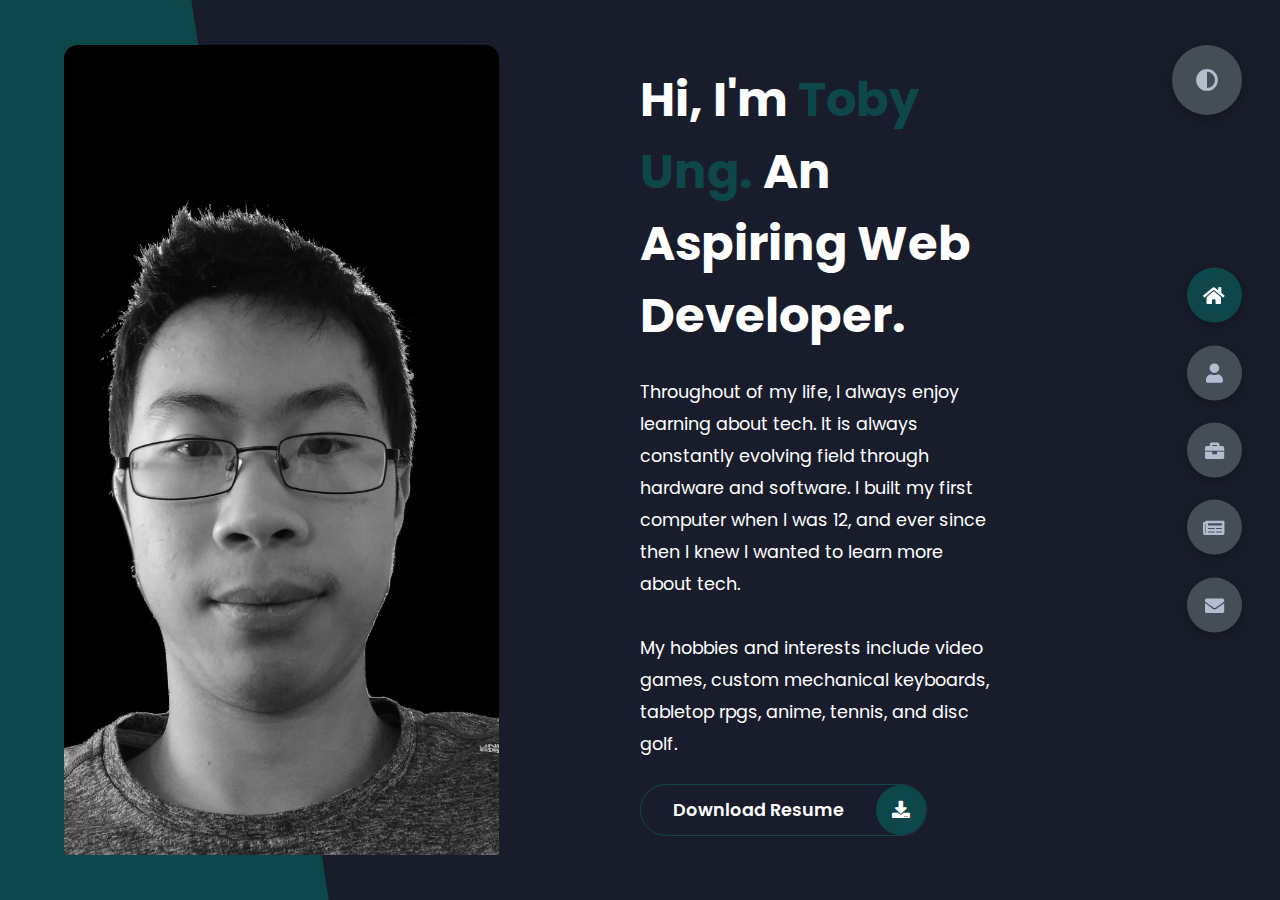
==== index.html @ 8ab27d72 "Add files via upload" ====
<!DOCTYPE html>
<html lang="en">
<head>
    <meta charset="UTF-8">
    <meta http-equiv="X-UA-Compatible" content="IE=edge">
    <meta name="viewport" content="width=device-width, initial-scale=1.0">
    <title>Portfolio</title>
    <link rel="stylesheet" href="styles/styles.css">
    <link rel="preconnect" href="https://fonts.googleapis.com">
    <link rel="preconnect" href="https://fonts.gstatic.com" crossorigin>
    <link rel="stylesheet" href="https://cdnjs.cloudflare.com/ajax/libs/font-awesome/5.15.4/css/all.min.css" integrity="sha512-1ycn6IcaQQ40/MKBW2W4Rhis/DbILU74C1vSrLJxCq57o941Ym01SwNsOMqvEBFlcgUa6xLiPY/NS5R+E6ztJQ==" crossorigin="anonymous" referrerpolicy="no-referrer" />
    <link href="https://fonts.googleapis.com/css2?family=Poppins:ital@1&display=swap" rel="stylesheet">
    <link rel="apple-touch-icon" sizes="180x180" href="img/apple-touch-icon.png">
    <link rel="icon" type="image/png" sizes="32x32" href="img/favicon-32x32.png">
    <link rel="icon" type="image/png" sizes="16x16" href="img/favicon-16x16.png">
    <link rel="manifest" href="img/site.webmanifest">
</head>
<body class="main-content">
    <button onclick="topFunction()" id="myBtn" title="Go to top">Top</button>
    <header class="section sec1 header active" id="home">
        <div class="header-content">
            <div class="left-header">
                <div class="h-shape"></div>
                <div class="image">
                    <img src="img/selfie_edit.png" alt="">
                </div>
            </div>
            <div class="right-header">
                <h1 class="name">
                    Hi, I'm <span>Toby Ung.</span>
                    An Aspiring Web Developer.
                </h1>
                <p>
                    Throughout of my life, I always enjoy learning about tech. It is always constantly evolving field through hardware and software. 
                    I built my first computer when I was 12, and ever since then I knew I wanted to learn more about tech. <br><br>
                    My hobbies and interests include video games, custom mechanical keyboards, tabletop rpgs, anime, tennis, and disc golf.
                </p>
                <div class="btn-con">
                    <a href="/Resume2021 .docx" class="main-btn" download="TU_Resume2021">
                        <span class="btn-text">Download Resume</span>
                        <span class="btn-icon"><i class="fas fa-download"></i></span>
                    </a>
                </div>
            </div>
        </div>
    </header>
    <main>
        <section class="section sec2 about" id="about">
            <div class="main-title">
                <h2>About <span>me</span><span class="bg-text">my stats</span></h2>
            </div>
            <div class="about-container">
                <div class="left-about">
                    <h4>Information About me</h4>
                    <p>
                        During my time at <span><a href="https://www.davenport.edu/" target="_blank">Davenport University</a></span>, I started as a Computer Science Major. Later on, I felt Computer Science wasn't for me, 
                        so I switch to Computer Information Systems (CIS). Computer Science was too theoretical for me, and I wanted practicality. 
                        This prompted me to switch to CIS and specialized in Web Development. <br/> <br/>
                        Over my time at Davenport, I learned various programming languages from C# to SQL. 
                        While I was in Highschool, I learned the fundamentals of Java and Object-Oriented Programming (OOP). 
                        My carreer end-goal is to become a full-time full stack developer. I enjoy learning about front-end and back-end development. 
                        The road is long and arduous, but the constant learning is what drives me.

                    </p>
                    <div class="btn-con">
                        <a href="/Resume2021 .docx" class="main-btn" download="TU_Resume2021">
                            <span class="btn-text">Download Resume</span>
                            <span class="btn-icon"><i class="fas fa-download"></i></span>
                        </a>
                    </div>
                </div>
                <div class="right-about">
                    <div class="about-item">
                        <div class="abt-text">
                            <p class="large-text">5+</p>
                            <p class="small-text">Projects <br/> Completed</p>
                        </div>
                    </div>
                    <div class="about-item">
                        <div class="abt-text">
                            <p class="large-text">2+</p>
                            <p class="small-text">Years of <br/> experience</p>
                        </div>
                    </div>
                </div>
            </div>
            <div class="about-stats">
            <h4 class="stat-title">My Timeline</h4>
            <div class="timeline">
                <div class="timeline-item">
                    <div class="tl-icon">
                        <i class="fas fa-briefcase"></i>
                    </div>
                    <p class="tl-duration">June 2021 - September 2021</p>
                    <h5>Food Assembler<span> - Request Foods</span></h5>
                    <p>
                        Remained attentive on the packaging line to react to different situations.<br><br>
                        Ensure product packaging is up to quality standards.<br><br>
                        Kept paced to make job rotations more fluid and clean during downtime.
                    </p>
                </div>
                <div class="timeline-item">
                    <div class="tl-icon">
                        <i class="fas fa-briefcase"></i>
                    </div>
                    <p class="tl-duration">June 2019 - September 2019</p>
                    <h5>Assembler<span> - Elwood Staffing (Yanfeng Automotive Interiors)</span></h5>
                    <p>
                        Processed 400-500 unfinished automotive parts on an assembly line.<br><br>
                        Remained flexible when difficult team situations came up, and worked hard to ensure daily tasks were completed.<br><br>
                        Collaborated with 9 team members to complete tasks and projects.
                    <p>
                </div>
                <div class="timeline-item">
                    <div class="tl-icon">
                        <i class="fas fa-briefcase"></i>
                    </div>
                    <p class="tl-duration">June 2018 - September 2018</p>
                    <h5>Food Champion<span> - Taco Bell</span></h5>
                    <p>
                        Trained 5+ new employees on expediting orders and job best practices.<br><br>
                        Excelled at working in a fast-paced environment and handling a large number of orders.<br><br>
                        Served 50+ customers per day while maintaining cleanliness of the restaurant.
                    <p>
                </div>
                <div class="timeline-item">
                    <div class="tl-icon">
                        <i class="fas fa-briefcase"></i>
                    </div>
                    <p class="tl-duration">June 2017 - September 2017</p>
                    <h5>Assembler<span> - Workforce Employment Specialists (Haworth)</span></h5>
                    <p>
                        Communicated with team members within 4 different stations about station specific tasks.<br><br>
                        Trained to work on each station and manage that station's responsibilities.<br><br>
                        Produced a daily quantity of 150-200 wall units.
                    <p>
                </div>
                <div class="timeline-item">
                    <div class="tl-icon">
                        <i class="fas fa-briefcase"></i>
                    </div>
                    <p class="tl-duration">June 2016 - September 2016</p>
                    <h5>Assembler<span> - Effex Management Solutions (Magna)</span></h5>
                    <p>
                        Kept work area clean, neat, and organized.<br><br>
                        Prep 100-200 parts of mirror frames daily.<br><br>
                        Collated components for assembly.
                    <p>
                </div>
                <div class="timeline-item">
                    <div class="tl-icon">
                        <i class="fas fa-briefcase"></i>
                    </div>
                    <p class="tl-duration">June 2015 - October 2015</p>
                    <h5>Utility Worker<span> - Meijer</span></h5>
                    <p>
                        Responded to all customer inquiries thoroughly and professionally.<br><br>
                        Reported lost items to the service desk.<br><br>
                        Maintained cleanliness and presentation of the store front and restrooms.
                    <p>
                </div>
            </div>
                <h4 class="stat-title">My Skills</h4>
                <div class="progress-bars">
                    <div class="progress-bar">
                        <p class="prog-title">html5</p>
                        <div class="progress-con">
                            <p class="prog-text">70%</p>
                            <div class="progress">
                                <span class="html"></span>
                            </div>
                        </div>
                    </div>
                    <div class="progress-bar">
                        <p class="prog-title">css3</p>
                        <div class="progress-con">
                            <p class="prog-text">70%</p>
                            <div class="progress">
                                <span class="css"></span>
                            </div>
                        </div>
                    </div>
                    <div class="progress-bar">
                        <p class="prog-title">javascript</p>
                        <div class="progress-con">
                            <p class="prog-text">60%</p>
                            <div class="progress">
                                <span class="js"></span>
                            </div>
                        </div>
                    </div>
                    <div class="progress-bar">
                        <p class="prog-title">react.js</p>
                        <div class="progress-con">
                            <p class="prog-text">30%</p>
                            <div class="progress">
                                <span class="react"></span>
                            </div>
                        </div>
                    </div>
                    <div class="progress-bar">
                        <p class="prog-title">node.js</p>
                        <div class="progress-con">
                            <p class="prog-text">30%</p>
                            <div class="progress">
                                <span class="node"></span>
                            </div>
                        </div>
                    </div>
                    <div class="progress-bar">
                        <p class="prog-title">c#</p>
                        <div class="progress-con">
                            <p class="prog-text">70%</p>
                            <div class="progress">
                                <span class="c-sharp"></span>
                            </div>
                        </div>
                    </div>
                </div>
            </div>
        </section>
        <section class="section sec3 portfolio" id="portfolio">
            <div class="main-title">
                <h2>My <span>Portfolio</span><span class="bg-text">My Work</span></h2>
            </div>
            <p class="port-text">
                Here is some of my work that I've done in various programming languages.
            </p>
            <div class="portfolios">
                <div class="portfolio-item">
                    <div class="image">
                        <img src="img/the-odin-project.png" alt="">
                    </div>
                    <div class="hover-items">
                        <h3>The Odin Project</h3>
                        <div class="icons">
                            <a href="https://github.com/tobyung/git_test" target="_blank" class="icon">
                                <i class="fab fa-github"></i>
                            </a>
                            <a href="https://www.youtube.com/watch?v=tl8mHui_5Co" target="_blank" class="icon">
                                <i class="fab fa-youtube"></i>
                            </a>
                        </div>
                    </div>
                </div>
                <div class="portfolio-item">
                    <div class="image">
                        <img src="img/huffman-coding-algorithm-prefix-codes.png" alt="">
                    </div>
                    <div class="hover-items">
                        <h3>Huffman Encoding</h3>
                        <div class="icons">
                            <a href="https://www.google.com" target="_blank" class="icon">
                                <i class="fab fa-github"></i>
                            </a>
                        </div>
                    </div>
                </div>
            </div>
        </section>
        <section class="section sec4" id="blogs">
            <div class="blogs-content">
                <div class="main-title">
                    <h2>My <span>Blogs</span><span class="bg-text">My Blogs</span></h2>
                </div>
                <div class="blogs">
                    <div class="blog">
                        <img src="img/blog1.jpg" alt="">
                        <div class="blog-text">
                            <a href="https://trello.com/b/tJlHlgPG/work-blog-skills-to-develop" target="_blank">
                                <h4>
                                    Trello Board
                                </h4>
                            </a>
                            <p>
                                As a Web Developer, you have constantly learning new things everyday.
                                Besides Web Developement, there are other skills I want to pursue while I logged my learning.
                            </p>
                        </div>
                    </div>
                </div>
            </div>
        </section>
        <section class="section sec5 contact" id="contact">
            <div class="contact-container">
                <div class="main-title">
                    <h2>Contact <span>Me</span><span class="bg-text">Contact Me</span></h2>
                </div>
                <div class="contact-content-con">
                    <div class="left-contact">
                        <h4>Contact me here</h4>
                        <p>
                            Any comments, questions, concerns?
                            You can leave me a message and I'll try to get back to you as soon as possible.
                        </p>
                        <div class="contact-info">
                            <div class="contact-item">
                                <div class="icon">
                                    <i class="fas fa-map-marker-alt"></i>
                                    Location
                                </div>
                                <p>
                                    : Michigan, United States
                                </p>
                            </div>
                            <div class="contact-item">
                                <div class="icon">
                                    <i class="fas fa-envelope"></i>
                                    <span>Email</span>
                                </div>
                                <p>
                                    <span>: tung@email.davenport.edu</span>
                                </p>
                            </div>
                            <div class="contact-item">
                                <div class="icon">
                                    <i class="fas fa-user-graduate"></i>
                                    <span>Education</span>
                                </div>
                                <p>
                                    <span>: Davenport University, Grand Rapids</span>
                                </p>
                            </div>
                            <div class="contact-icons">
                                <div class="contact-icon">
                                    <a href="https://www.linkedin.com/in/toby-ung-9b77541b0/" target="_blank">
                                        <i class="fab fa-linkedin"></i>
                                    </a>
                                    <a href="https://github.com/tobyung?tab=repositories" target="_blank">
                                        <i class="fab fa-github"></i>
                                    </a>
                                    <a href="https://www.youtube.com/channel/UCxYOkEab3Do9ilo8pGZd3pg" target="_blank">
                                        <i class="fab fa-youtube"></i>
                                    </a>
                                </div>
                            </div>
                        </div>
                    </div>
                    <div class="right-contact">
                        <form action="" class="contact-form">
                            <div class="input-control i-c-2">
                                <input type="text" required placeholder="YOUR NAME" name="name">
                                <input type="email" required placeholder="YOUR EMAIL" name="email">
                            </div>
                            <div class="input-control">
                                <input type="text" required placeholder="ENTER SUBJECT" name="subject">
                            </div>
                            <div class="input-control">
                                <textarea name="message" cols="15" rows="8" placeholder="Message Here..."></textarea>
                            </div>
                            <div class="submit-btn">
                                <a href="" class="main-btn">
                                    <span class="btn-text">Submit</span>
                                    <span class="btn-icon"><i class="fas fa-paper-plane"></i></span>
                                </a>
                            </div>
                        </form>
                    </div>
                </div>
            </div>
        </section>
    </main>
    
    <div class="controls">
        <div class="control control-1 active-btn" data-id="home">
            <i class="fas fa-home"></i>
        </div>
        <div class="control control-2" data-id="about">
            <i class="fas fa-user"></i>
        </div>
        <div class="control control-3" data-id="portfolio">
            <i class="fas fa-briefcase"></i>
        </div>
        <div class="control control-4" data-id="blogs">
            <i class="fas fa-newspaper"></i>
        </div>
        <div class="control control-5" data-id="contact">
            <i class="fas fa-envelope"></i>
        </div>
    </div>

    <div class="theme-btn">
        <i class="fas fa-adjust"></i>
    </div>
    <script src="app.js"></script>
</body>
</html>
---- styles/styles.css ----
* {
  margin: 0;
  padding: 0;
  -webkit-box-sizing: border-box;
          box-sizing: border-box;
  list-style: none;
}

/* dark mode */
:root {
  --color-primary: #191d2b;
  --color-secondary: #0E4749;
  --color-white: #FFFFFF;
  --color-black: #000;
  --color-grey0: #f8f8f8;
  --color-grey-1: #dbe1e8;
  --color-grey-2: #b2becd;
  --color-grey-3: #6c7983;
  --color-grey-4: #454e56;
  --color-grey-5: #2a2e35;
  --color-grey-6: #12181b;
  --br-sm-2: 14px;
  --box-shadow-1: 0 3px 15px rgba(0,0,0,.3);
}

.light-mode {
  --color-primary: #FFFFFF;
  --color-secondary: #A18AD0;
  --color-white: #454e56;
  --color-black: #000;
  --color-grey0: #f8f8f8;
  --color-grey-1: #6c7983;
  --color-grey-2: #6c7983;
  --color-grey-3: #6c7983;
  --color-grey-4: #454e56;
  --color-grey-5: #dbe1e8;
  --color-grey-6: #12181b;
}

body {
  background-color: var(--color-primary);
  font-family: 'Poppins', sans-serif;
  font-size: 1.1rem;
  color: var(--color-white);
  -webkit-transition: all .4s ease-in-out;
  transition: all .4s ease-in-out;
}

a {
  display: inline-block;
  text-decoration: none;
  color: inherit;
  font-family: inherit;
}

header {
  min-height: 100vh;
  color: var(--color-white);
  overflow: hidden;
}

section {
  min-height: 100vh;
  width: 100%;
  position: absolute;
  left: 0;
  top: 0;
  padding: 3rem 18rem;
}

.section {
  -webkit-transform: translateY(-100%) scale(0);
          transform: translateY(-100%) scale(0);
  -webkit-transition: all .4s ease-in-out;
  transition: all .4s ease-in-out;
  background-color: var(--color-primary);
}

.sec1 {
  display: none;
  -webkit-transform: translateY(0) scale(1);
          transform: translateY(0) scale(1);
}

.sec2 {
  display: none;
  -webkit-transform: translateY(0) scale(1);
          transform: translateY(0) scale(1);
}

.sec3 {
  display: none;
  -webkit-transform: translateY(0) scale(1);
          transform: translateY(0) scale(1);
}

.sec4 {
  display: none;
  -webkit-transform: translateY(0) scale(1);
          transform: translateY(0) scale(1);
}

.sec5 {
  display: none;
  -webkit-transform: translateY(0) scale(1);
          transform: translateY(0) scale(1);
}

.active {
  display: block;
  -webkit-animation: scaleAnim 1s ease-in-out;
  animation: scaleAnim 1s ease-in-out;
}

@-webkit-keyframes scaleAnim {
  0% {
    -webkit-transform: translateY(-100%) scaleY(0);
            transform: translateY(-100%) scaleY(0);
  }
  100% {
    -webkit-transform: translateY(0) scaleY(1);
            transform: translateY(0) scaleY(1);
  }
}

@keyframes scaleAnim {
  0% {
    -webkit-transform: translateY(-100%) scaleY(0);
            transform: translateY(-100%) scaleY(0);
  }
  100% {
    -webkit-transform: translateY(0) scaleY(1);
            transform: translateY(0) scaleY(1);
  }
}

.controls {
  position: fixed;
  z-index: 10;
  top: 50%;
  right: 3%;
  display: -webkit-box;
  display: -ms-flexbox;
  display: flex;
  -webkit-box-orient: vertical;
  -webkit-box-direction: normal;
      -ms-flex-direction: column;
          flex-direction: column;
  -webkit-box-align: center;
      -ms-flex-align: center;
          align-items: center;
  -webkit-box-pack: center;
      -ms-flex-pack: center;
          justify-content: center;
  -webkit-transform: translateY(-50%);
          transform: translateY(-50%);
}

.controls .active-btn {
  background-color: var(--color-secondary) !important;
  -webkit-transition: all .4s ease-in-out;
  transition: all .4s ease-in-out;
}

.controls .active-btn i {
  color: var(--color-white) !important;
}

.controls .control {
  padding: 1rem;
  cursor: pointer;
  background-color: var(--color-grey-4);
  width: 55px;
  height: 55px;
  border-radius: 50%;
  display: -webkit-box;
  display: -ms-flexbox;
  display: flex;
  -webkit-box-pack: center;
      -ms-flex-pack: center;
          justify-content: center;
  -webkit-box-align: center;
      -ms-flex-align: center;
          align-items: center;
  margin: .7rem 0;
  -webkit-box-shadow: var(--box-shadow-1);
          box-shadow: var(--box-shadow-1);
}

.controls .control i {
  font-size: 1.2rem;
  color: var(--color-grey-2);
  pointer-events: none;
}

.theme-btn {
  top: 5%;
  right: 3%;
  width: 70px;
  height: 70px;
  border-radius: 50%;
  background-color: var(--color-grey-4);
  cursor: pointer;
  position: fixed;
  display: -webkit-box;
  display: -ms-flexbox;
  display: flex;
  -webkit-box-pack: center;
      -ms-flex-pack: center;
          justify-content: center;
  -webkit-box-align: center;
      -ms-flex-align: center;
          align-items: center;
  -webkit-box-shadow: 0 3px 15px rgba(0, 0, 0, 0.3);
          box-shadow: 0 3px 15px rgba(0, 0, 0, 0.3);
  -webkit-transition: all .1s ease-in-out;
  transition: all .1s ease-in-out;
}

.theme-btn:active {
  -webkit-transform: translateY(-3px);
          transform: translateY(-3px);
}

.theme-btn i {
  font-size: 1.4rem;
  color: var(--color-grey-2);
  pointer-events: none;
}

/*Header-content */
.header-content {
  display: -ms-grid;
  display: grid;
  -ms-grid-columns: (1fr)[2];
      grid-template-columns: repeat(2, 1fr);
  min-height: 100vh;
}

.header-content .left-header {
  display: -webkit-box;
  display: -ms-flexbox;
  display: flex;
  -webkit-box-align: center;
      -ms-flex-align: center;
          align-items: center;
  position: relative;
}

.header-content .left-header .h-shape {
  -webkit-transition: all .4s ease-in-out;
  transition: all .4s ease-in-out;
  width: 65%;
  height: 100%;
  background-color: var(--color-secondary);
  position: absolute;
  left: 0;
  top: 0;
  z-index: -1;
  -webkit-clip-path: polygon(0 0, 46% 0, 79% 100%, 0% 100%);
          clip-path: polygon(0 0, 46% 0, 79% 100%, 0% 100%);
}

.header-content .left-header .image {
  border-radius: var(--br-sm-2);
  height: 90%;
  width: 68%;
  margin-left: 4rem;
  background-color: var(--color-black);
  -webkit-transition: all .4s ease-in-out;
  transition: all .4s ease-in-out;
}

.header-content .left-header .image img {
  width: 100%;
  height: 100%;
  -o-object-fit: cover;
     object-fit: cover;
  -webkit-transition: all .4s ease-in-out;
  transition: all .4s ease-in-out;
  -webkit-filter: grayscale(100%);
          filter: grayscale(100%);
}

.header-content .left-header .image img:hover {
  -webkit-filter: grayscale(0);
          filter: grayscale(0);
}

.header-content .right-header {
  display: -webkit-box;
  display: -ms-flexbox;
  display: flex;
  -webkit-box-orient: vertical;
  -webkit-box-direction: normal;
      -ms-flex-direction: column;
          flex-direction: column;
  -webkit-box-pack: center;
      -ms-flex-pack: center;
          justify-content: center;
  padding-right: 18rem;
}

.header-content .right-header .name {
  font-size: 3rem;
}

.header-content .right-header .name span {
  color: var(--color-secondary);
}

.header-content .right-header p {
  margin: 1.5rem 0;
  line-height: 2rem;
}

/* About */
.about-container {
  display: -ms-grid;
  display: grid;
  -ms-grid-columns: (1fr)[2];
      grid-template-columns: repeat(2, 1fr);
  padding-top: 3.5rem;
  padding-bottom: 5rem;
}

.about-container .right-about {
  display: -ms-grid;
  display: grid;
  -ms-grid-columns: (1fr)[2];
      grid-template-columns: repeat(2, 1fr);
  grid-gap: 2rem;
}

.about-container .right-about .about-item {
  border: 1px solid var(--color-grey-5);
  border-radius: 5px;
  -webkit-transition: all .4s ease-in-out;
  transition: all .4s ease-in-out;
  -webkit-box-shadow: 1px 2px 15px rgba(0, 0, 0, 0.1);
          box-shadow: 1px 2px 15px rgba(0, 0, 0, 0.1);
}

.about-container .right-about .about-item:hover {
  cursor: default;
  -webkit-transform: translateY(-5px);
          transform: translateY(-5px);
  border: 1px solid var(--color-secondary);
  -webkit-box-shadow: 1px 4px 15px rgba(0, 0, 0, 0.32);
          box-shadow: 1px 4px 15px rgba(0, 0, 0, 0.32);
}

.about-container .right-about .about-item .abt-text {
  padding: 1.5rem;
  display: -webkit-box;
  display: -ms-flexbox;
  display: flex;
  -webkit-box-orient: vertical;
  -webkit-box-direction: normal;
      -ms-flex-direction: column;
          flex-direction: column;
}

.about-container .right-about .about-item .abt-text .large-text {
  font-size: 3rem;
  font-weight: 700;
  color: var(--color-secondary);
}

.about-container .right-about .about-item .abt-text .small-text {
  padding-left: 3rem;
  position: relative;
  text-transform: uppercase;
  font-size: 1.2rem;
  color: var(--color-grey-1);
  letter-spacing: 2px;
}

.about-container .right-about .about-item .abt-text .small-text::before {
  content: '';
  position: absolute;
  left: 0;
  top: 15px;
  width: 2rem;
  height: 2px;
  background-color: var(--color-grey-5);
}

.about-container .left-about {
  padding-right: 5rem;
}

.about-container .left-about p {
  line-height: 2rem;
  padding: 1rem;
  color: var(--color-grey-1);
}

.about-container .left-about p a {
  color: var(--color-secondary);
  font-weight: 900;
}

.about-container .left-about h4 {
  font-size: 2rem;
  text-transform: uppercase;
}

.about-stats {
  padding-bottom: 4rem;
}

.about-stats .progress-bars {
  display: -ms-grid;
  display: grid;
  -ms-grid-columns: (1fr)[2];
      grid-template-columns: repeat(2, 1fr);
  grid-gap: 2rem;
}

.about-stats .progress-bars .progress-bar {
  display: -webkit-box;
  display: -ms-flexbox;
  display: flex;
  -webkit-box-orient: vertical;
  -webkit-box-direction: normal;
      -ms-flex-direction: column;
          flex-direction: column;
}

.about-stats .progress-bars .progress-bar .prog-title {
  text-transform: uppercase;
  font-weight: 500;
}

.about-stats .progress-bars .progress-bar .progress-con {
  display: -webkit-box;
  display: -ms-flexbox;
  display: flex;
  -webkit-box-align: center;
      -ms-flex-align: center;
          align-items: center;
  /* progress bar fill */
}

.about-stats .progress-bars .progress-bar .progress-con .prog-text {
  color: var(--color-grey-2);
}

.about-stats .progress-bars .progress-bar .progress-con .progress {
  width: 100%;
  height: .45rem;
  background-color: var(--color-grey-4);
  margin-left: 1rem;
  position: relative;
}

.about-stats .progress-bars .progress-bar .progress-con span {
  position: absolute;
  top: 0;
  left: 0;
  height: 100%;
  background-color: var(--color-secondary);
  -webkit-transition: all .4s ease-in-out;
  transition: all .4s ease-in-out;
  width: 60%;
}

.about-stats .progress-bars .progress-bar .progress-con .html {
  width: 70%;
}

.about-stats .progress-bars .progress-bar .progress-con .css {
  width: 70%;
}

.about-stats .progress-bars .progress-bar .progress-con .js {
  width: 60%;
}

.about-stats .progress-bars .progress-bar .progress-con .react {
  width: 30%;
}

.about-stats .progress-bars .progress-bar .progress-con .node {
  width: 30%;
}

.about-stats .progress-bars .progress-bar .progress-con .c-sharp {
  width: 70%;
}

.stat-title {
  text-transform: uppercase;
  font-size: 1.4rem;
  text-align: center;
  padding: 3.5rem 0;
  position: relative;
}

.stat-title::before {
  content: '';
  left: 50%;
  top: 0%;
  width: 40%;
  height: 1px;
  background-color: var(--color-grey-5);
  -webkit-transform: translateX(-50%);
          transform: translateX(-50%);
  position: absolute;
}

/* Timeline */
.timeline {
  display: -ms-grid;
  display: grid;
  -ms-grid-columns: (1fr)[2];
      grid-template-columns: repeat(2, 1fr);
  grid-gap: 2rem;
  padding-bottom: 3rem;
}

.timeline .timeline-item {
  position: relative;
  padding-left: 3rem;
  border-left: 1px solid var(--color-grey-5);
}

.timeline .timeline-item .tl-icon {
  position: absolute;
  left: -27px;
  top: 0;
  background-color: var(--color-secondary);
  width: 50px;
  height: 50px;
  border-radius: 50%;
  display: -webkit-box;
  display: -ms-flexbox;
  display: flex;
  -webkit-box-align: center;
      -ms-flex-align: center;
          align-items: center;
  -webkit-box-pack: center;
      -ms-flex-pack: center;
          justify-content: center;
}

.timeline .timeline-item .tl-icon i {
  font-size: 1.3rem;
}

.timeline .timeline-item .tl-duration {
  padding: .2rem .6rem;
  background-color: var(--color-grey-5);
  border-radius: 15px;
  display: inline-block;
  font-size: .8rem;
  text-transform: uppercase;
  font-weight: 500;
}

.timeline .timeline-item h5 {
  padding: 1rem 0;
  text-transform: uppercase;
  font-size: 1.3rem;
  font-weight: 600;
}

.timeline .timeline-item h5 span {
  color: var(--color-grey-2);
  font-weight: 500;
  font-size: 1.2rem;
}

.timeline .timeline-item p {
  color: var(--color-grey-2);
}

.port-text {
  padding: 2rem 0;
  text-align: center;
}

.portfolios {
  display: -ms-grid;
  display: grid;
  -ms-grid-columns: (1fr)[3];
      grid-template-columns: repeat(3, 1fr);
  grid-gap: 2rem;
  margin-top: 3rem;
}

.portfolios .portfolio-item {
  position: relative;
}

.portfolios .portfolio-item img {
  width: 100%;
  height: 300px;
  -o-object-fit: cover;
     object-fit: cover;
  border-radius: 15px;
  -webkit-box-shadow: var(--box-shadow-1);
          box-shadow: var(--box-shadow-1);
}

.portfolios .portfolio-item .hover-items {
  width: 100%;
  height: 100%;
  background-color: var(--color-secondary);
  position: absolute;
  left: 0;
  top: 0;
  border-radius: 15px;
  display: -webkit-box;
  display: -ms-flexbox;
  display: flex;
  -webkit-box-pack: center;
      -ms-flex-pack: center;
          justify-content: center;
  -webkit-box-align: center;
      -ms-flex-align: center;
          align-items: center;
  -webkit-box-orient: vertical;
  -webkit-box-direction: normal;
      -ms-flex-direction: column;
          flex-direction: column;
  opacity: 0;
  scale: 0;
  -webkit-transform: scale(0);
          transform: scale(0);
  -webkit-transition: all .4s ease-in-out;
  transition: all .4s ease-in-out;
}

.portfolios .portfolio-item .hover-items h3 {
  font-size: 1.5rem;
  color: var(--color-white);
  margin-bottom: 1.5rem;
}

.portfolios .portfolio-item .hover-items .icons {
  display: -webkit-box;
  display: -ms-flexbox;
  display: flex;
  -webkit-box-pack: center;
      -ms-flex-pack: center;
          justify-content: center;
  -webkit-box-align: center;
      -ms-flex-align: center;
          align-items: center;
}

.portfolios .portfolio-item .hover-items .icons .icon {
  background-color: var(--color-primary);
  border-radius: 50%;
  width: 50px;
  height: 50px;
  display: -webkit-box;
  display: -ms-flexbox;
  display: flex;
  -webkit-box-pack: center;
      -ms-flex-pack: center;
          justify-content: center;
  -webkit-box-align: center;
      -ms-flex-align: center;
          align-items: center;
  margin: 0 1rem;
  cursor: pointer;
  -webkit-transition: all .4s ease-in-out;
  transition: all .4s ease-in-out;
}

.portfolios .portfolio-item .hover-items .icons .icon i {
  font-size: 1.5rem;
  color: var(--color-white);
  margin: 0 1rem;
}

.portfolios .portfolio-item .hover-items .icons .icon:hover {
  background-color: var(--color-white);
}

.portfolios .portfolio-item .hover-items .icons .icon:hover i {
  color: var(--color-primary);
}

.portfolio-item:hover .hover-items {
  opacity: 1;
  -webkit-transform: scale(1);
          transform: scale(1);
}

.blogs {
  display: -ms-grid;
  display: grid;
  -ms-grid-columns: (1fr)[3];
      grid-template-columns: repeat(3, 1fr);
  grid-gap: 2rem;
  margin-top: 3rem;
}

.blogs .blog {
  position: relative;
  background-color: var(--color-grey-5);
  border-radius: 5px;
  -webkit-box-shadow: var(--box-shadow-1);
          box-shadow: var(--box-shadow-1);
  -webkit-transition: all .4s ease-in-out;
  transition: all .4s ease-in-out;
}

.blogs .blog:hover {
  -webkit-box-shadow: 1px 1px 20px rgba(0, 0, 0, 0.3);
          box-shadow: 1px 1px 20px rgba(0, 0, 0, 0.3);
  -webkit-transform: translateY(-5px);
          transform: translateY(-5px);
  -webkit-transition: all .4s ease-in-out;
  transition: all .4s ease-in-out;
}

.blogs .blog:hover img {
  -webkit-filter: grayscale(0);
          filter: grayscale(0);
  -webkit-transform: scale(1.1);
          transform: scale(1.1);
  -webkit-box-shadow: 1px 4px 20px rgba(0, 0, 0, 0.8);
          box-shadow: 1px 4px 20px rgba(0, 0, 0, 0.8);
}

.blogs .blog img {
  width: 100%;
  height: 300px;
  -o-object-fit: cover;
     object-fit: cover;
  border-top-left-radius: 5px;
  border-top-right-radius: 5px;
  -webkit-filter: grayscale(100%);
          filter: grayscale(100%);
  -webkit-transition: all .4s ease-in-out;
  transition: all .4s ease-in-out;
}

.blogs .blog .blog-text {
  margin-top: -7px;
  padding: 1.1rem;
  border-top: 8px solid var(--color-secondary);
}

.blogs .blog .blog-text h4 {
  font-size: 1.5rem;
  margin-bottom: .7rem;
  -webkit-transition: all .4s ease-in-out;
  transition: all .4s ease-in-out;
  cursor: pointer;
}

.blogs .blog .blog-text h4:hover {
  color: var(--color-secondary);
}

.blogs .blog .blog-text p {
  color: var(--color-grey-2);
  line-height: 2rem;
  padding-bottom: 1rem;
}

.contact-content-con {
  display: -webkit-box;
  display: -ms-flexbox;
  display: flex;
  padding-top: 3.5rem;
}

.contact-content-con .left-contact {
  -webkit-box-flex: 2;
      -ms-flex: 2;
          flex: 2;
}

.contact-content-con .left-contact h4 {
  margin-top: 1rem;
  font-size: 2rem;
  text-transform: uppercase;
}

.contact-content-con .left-contact p {
  margin: 1rem 0;
  line-height: 2rem;
}

.contact-content-con .left-contact .contact-info .contact-item {
  display: -webkit-box;
  display: -ms-flexbox;
  display: flex;
  -webkit-box-align: center;
      -ms-flex-align: center;
          align-items: center;
  -webkit-box-pack: justify;
      -ms-flex-pack: justify;
          justify-content: space-between;
}

.contact-content-con .left-contact .contact-info .contact-item p {
  margin: .3rem 0 !important;
  padding: 0 !important;
}

.contact-content-con .left-contact .contact-info .contact-item .icon {
  display: -ms-grid;
  display: grid;
  -ms-grid-columns: 40px 1fr;
      grid-template-columns: 40px 1fr;
}

.contact-content-con .left-contact .contact-info .contact-item .icon i {
  display: -webkit-box;
  display: -ms-flexbox;
  display: flex;
  -webkit-box-align: center;
      -ms-flex-align: center;
          align-items: center;
  font-size: 1.3rem;
}

.contact-content-con .left-contact .contact-icon {
  display: -webkit-box;
  display: -ms-flexbox;
  display: flex;
  margin-top: 2rem;
}

.contact-content-con .left-contact .contact-icon a {
  display: -webkit-box;
  display: -ms-flexbox;
  display: flex;
  -webkit-box-align: center;
      -ms-flex-align: center;
          align-items: center;
  color: var(--color-white);
  background-color: var(--color-grey-5);
  cursor: pointer;
  -webkit-box-pack: center;
      -ms-flex-pack: center;
          justify-content: center;
  width: 50px;
  height: 50px;
  border-radius: 50%;
  margin: 0 .4rem;
  -webkit-transition: all .4s ease-in-out;
  transition: all .4s ease-in-out;
}

.contact-content-con .left-contact .contact-icon a:hover {
  background-color: var(--color-secondary);
}

.contact-content-con .left-contact .contact-icon a:hover i {
  color: var(--color-primary);
}

.contact-content-con .left-contact .contact-icon a:hover i {
  display: -webkit-box;
  display: -ms-flexbox;
  display: flex;
  -webkit-box-align: center;
      -ms-flex-align: center;
          align-items: center;
  -webkit-box-pack: center;
      -ms-flex-pack: center;
          justify-content: center;
  font-size: 1.3rem;
}

.contact-content-con .right-contact {
  -webkit-box-flex: 3;
      -ms-flex: 3;
          flex: 3;
  margin-left: 3rem;
}

.contact-content-con .right-contact .input-control {
  margin: 1.5rem 0;
}

.contact-content-con .right-contact .input-control input, .contact-content-con .right-contact .input-control textarea {
  border-radius: 30px;
  font-weight: inherit;
  font-size: inherit;
  font-family: inherit;
  padding: .8rem 1.1rem;
  outline: none;
  border: none;
  background-color: var(--color-grey-5);
  width: 100%;
  color: var(--color-white);
  resize: none;
}

.contact-content-con .right-contact .i-c-2 {
  display: -webkit-box;
  display: -ms-flexbox;
  display: flex;
}

.contact-content-con .right-contact .i-c-2 :last-child {
  margin-left: 1.5rem;
}

.contact-content-con .right-contact .submit-btn {
  display: -webkit-box;
  display: -ms-flexbox;
  display: flex;
  -webkit-box-pack: start;
      -ms-flex-pack: start;
          justify-content: flex-start;
}

#myBtn {
  display: none;
  /* Hidden by default */
  position: fixed;
  /* Fixed/sticky position */
  bottom: 20px;
  /* Place the button at the bottom of the page */
  right: 30px;
  /* Place the button 30px from the right */
  z-index: 99;
  /* Make sure it does not overlap */
  border: none;
  /* Remove borders */
  outline: none;
  /* Remove outline */
  background-color: var(--color-secondary);
  /* Set a background color */
  color: var(--color-white);
  /* Text color */
  cursor: pointer;
  /* Add a mouse pointer on hover */
  padding: 15px;
  /* Some padding */
  border-radius: 10px;
  /* Rounded corners */
  font-size: 18px;
  /* Increase font size */
}

#myBtn:hover {
  background-color: var(--color-grey-3);
  /* Add a dark-grey background on hover */
  color: var(--color-grey0);
}

/*Independent components*/
.btn-con {
  display: -webkit-box;
  display: -ms-flexbox;
  display: flex;
  -ms-flex-item-align: start;
      align-self: flex-start;
}

.main-btn {
  border-radius: 30px;
  color: inherit;
  font-weight: 600;
  position: relative;
  border: 1px solid var(--color-secondary);
  display: -webkit-box;
  display: -ms-flexbox;
  display: flex;
  -ms-flex-item-align: start;
      align-self: flex-start;
  -webkit-box-align: center;
      -ms-flex-align: center;
          align-items: center;
  overflow: hidden;
  /* pseudo element */
}

.main-btn .btn-text {
  padding: 0 2rem;
}

.main-btn .btn-icon {
  background-color: var(--color-secondary);
  display: -webkit-box;
  display: -ms-flexbox;
  display: flex;
  -webkit-box-align: center;
      -ms-flex-align: center;
          align-items: center;
  -webkit-box-pack: center;
      -ms-flex-pack: center;
          justify-content: center;
  border-radius: 50%;
  padding: 1rem;
}

.main-btn::before {
  content: '';
  position: absolute;
  top: 0;
  right: 0;
  -webkit-transform: translateX(100%);
          transform: translateX(100%);
  -webkit-transition: all .4s ease-in-out;
  transition: all .4s ease-in-out;
  z-index: -1;
}

.main-btn:hover::before {
  width: 100%;
  height: 100%;
  background-color: var(--color-secondary);
  -webkit-transform: translateX(0);
          transform: translateX(0);
}

input[type=submit] {
  border-radius: 30px;
  padding: 1rem;
  color: var(--color-white);
  background-color: inherit;
  border: 1px solid var(--color-secondary);
  font-weight: 600;
  font-family: 'Poppins', sans-serif;
  font-size: 1rem;
}

input[type=submit]:hover {
  cursor: pointer;
  background-color: var(--color-secondary);
  -webkit-transition: all .4s ease-in-out;
  transition: all .4s ease-in-out;
}

.back span {
  color: var(--color-secondary);
}

.main-title {
  text-align: center;
}

.main-title h2 {
  position: relative;
  text-transform: uppercase;
  font-size: 4rem;
  font-weight: 700;
}

.main-title h2 span {
  color: var(--color-secondary);
}

.main-title h2 .bg-text {
  position: absolute;
  top: 50%;
  left: 50%;
  color: var(--color-grey-5);
  -webkit-transition: all .4s ease-in-out;
  transition: all .4s ease-in-out;
  z-index: -1;
  -webkit-transform: translate(-50%, -50%);
          transform: translate(-50%, -50%);
  font-weight: 800;
  font-size: 6.3rem;
}

@media screen and (max-width: 600px) {
  .about-container {
    -ms-grid-columns: 1fr;
        grid-template-columns: 1fr;
  }
  .about-container .right-about {
    -ms-grid-columns: 1fr;
        grid-template-columns: 1fr;
    padding-top: 2.5rem;
  }
  .about-container .left-about {
    padding-right: 0;
  }
  .about-container .left-about p {
    padding-left: 0;
  }
  .timeline {
    -ms-grid-columns: 1fr;
        grid-template-columns: 1fr;
    padding-bottom: 6rem;
  }
  .section {
    padding: 2rem 2.5rem;
  }
  .main-title h2 {
    font-size: 2rem;
  }
  .main-title h2 span {
    font-size: 2.5rem;
  }
  .main-title h2 .bg-text {
    font-size: 3rem;
  }
}

@media screen and (max-width: 1432px) {
  header {
    padding: 0 !important;
  }
  .section {
    padding: 7rem 11rem;
  }
  .contact-content-con {
    -webkit-box-orient: vertical;
    -webkit-box-direction: normal;
        -ms-flex-direction: column;
            flex-direction: column;
  }
  .contact-content-con .right-contact {
    margin-left: 0;
    margin-top: 2.5rem;
  }
  .contact-content-con .right-contact .i-c-2 {
    -webkit-box-orient: vertical;
    -webkit-box-direction: normal;
        -ms-flex-direction: column;
            flex-direction: column;
  }
  .contact-content-con .right-contact .i-c-2 :last-child {
    margin-left: 0;
    margin-top: 1.5rem;
  }
}

@media screen and (max-width: 1070px) {
  .about-container {
    -ms-grid-columns: 1fr;
        grid-template-columns: 1fr;
  }
  .about-container .right-about {
    padding-top: 2.5rem;
  }
  .portfolios {
    -ms-grid-columns: 1fr 1fr;
        grid-template-columns: 1fr 1fr;
  }
  .blogs {
    -ms-grid-columns: 1fr 1fr;
        grid-template-columns: 1fr 1fr;
  }
  .main-title h2 {
    font-size: 4rem;
  }
  .main-title h2 span {
    font-size: 4rem;
  }
  .main-title h2 .bg-text {
    font-size: 4.5rem;
  }
}

@media screen and (max-width: 970px) {
  .section {
    padding: 7rem 6rem;
  }
  header {
    padding: 0;
  }
  header .right-header {
    padding: 0 !important;
  }
  .theme-btn {
    width: 50px;
    height: 50px;
  }
  .header-content {
    -ms-grid-columns: 1fr;
        grid-template-columns: 1fr;
    padding-bottom: 6rem;
  }
  .left-header .h-shape {
    display: none;
  }
  .right-header {
    -ms-grid-row: 1;
    grid-row: 1;
    width: 90%;
    margin: 0 auto;
  }
  .right-header .name {
    font-size: 2.5rem !important;
  }
  .header-content .left-header .image {
    margin: 0 auto;
    width: 90%;
  }
  .controls {
    top: auto;
    bottom: 0;
    -webkit-box-orient: horizontal;
    -webkit-box-direction: normal;
        -ms-flex-direction: row;
            flex-direction: row;
    -webkit-box-pack: center;
        -ms-flex-pack: center;
            justify-content: center;
    left: 50%;
    -webkit-transform: translateX(-50%);
            transform: translateX(-50%);
    width: 100%;
    background-color: var(--color-grey-5);
  }
  .controls .control {
    margin: .6rem 1rem;
  }
  #myBtn {
    bottom: 80px;
    right: 10px;
  }
}

@media screen and (max-width: 700px) {
  .section {
    padding: 7rem 3rem;
  }
  .about-stats .progress-bars {
    -ms-grid-columns: 1fr;
        grid-template-columns: 1fr;
  }
  .main-title h2 {
    font-size: 3rem;
  }
  .main-title h2 span {
    font-size: 3rem;
  }
  .main-title h2 .bg-text {
    font-size: 4rem;
  }
  .portfolios {
    -ms-grid-columns: 1fr;
        grid-template-columns: 1fr;
    padding-bottom: 6rem;
  }
  .blogs {
    -ms-grid-columns: 1fr;
        grid-template-columns: 1fr;
    padding-bottom: 6rem;
  }
}
/*# sourceMappingURL=styles.css.map */
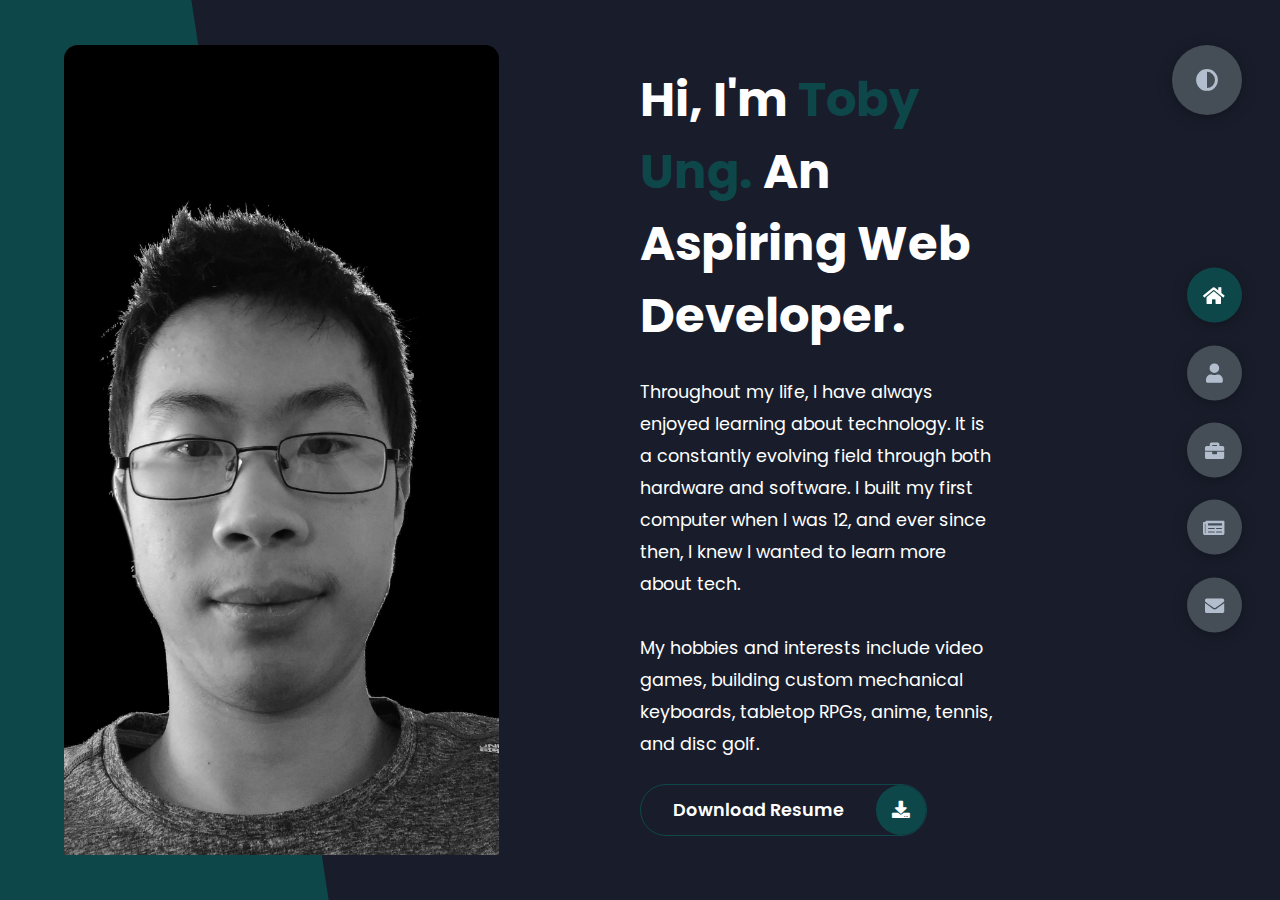
==== commit b979c7d7: "Text, Resume, and Tools Section" ====
--- a/index.html
+++ b/index.html
@@ -1,5 +1,6 @@
 <!DOCTYPE html>
 <html lang="en">
+
 <head>
     <meta charset="UTF-8">
     <meta http-equiv="X-UA-Compatible" content="IE=edge">
@@ -8,13 +9,19 @@
     <link rel="stylesheet" href="styles/styles.css">
     <link rel="preconnect" href="https://fonts.googleapis.com">
     <link rel="preconnect" href="https://fonts.gstatic.com" crossorigin>
-    <link rel="stylesheet" href="https://cdnjs.cloudflare.com/ajax/libs/font-awesome/5.15.4/css/all.min.css" integrity="sha512-1ycn6IcaQQ40/MKBW2W4Rhis/DbILU74C1vSrLJxCq57o941Ym01SwNsOMqvEBFlcgUa6xLiPY/NS5R+E6ztJQ==" crossorigin="anonymous" referrerpolicy="no-referrer" />
+    <link rel="stylesheet" href="https://cdnjs.cloudflare.com/ajax/libs/font-awesome/5.15.4/css/all.min.css"
+        integrity="sha512-1ycn6IcaQQ40/MKBW2W4Rhis/DbILU74C1vSrLJxCq57o941Ym01SwNsOMqvEBFlcgUa6xLiPY/NS5R+E6ztJQ=="
+        crossorigin="anonymous" referrerpolicy="no-referrer" />
+    <link rel="stylesheet" href="https://cdnjs.cloudflare.com/ajax/libs/font-awesome/6.1.1/css/all.min.css"
+        integrity="sha512-KfkfwYDsLkIlwQp6LFnl8zNdLGxu9YAA1QvwINks4PhcElQSvqcyVLLD9aMhXd13uQjoXtEKNosOWaZqXgel0g=="
+        crossorigin="anonymous" referrerpolicy="no-referrer" />
     <link href="https://fonts.googleapis.com/css2?family=Poppins:ital@1&display=swap" rel="stylesheet">
     <link rel="apple-touch-icon" sizes="180x180" href="img/apple-touch-icon.png">
     <link rel="icon" type="image/png" sizes="32x32" href="img/favicon-32x32.png">
     <link rel="icon" type="image/png" sizes="16x16" href="img/favicon-16x16.png">
     <link rel="manifest" href="img/site.webmanifest">
 </head>
+
 <body class="main-content">
     <button onclick="topFunction()" id="myBtn" title="Go to top">Top</button>
     <header class="section sec1 header active" id="home">
@@ -31,12 +38,15 @@
                     An Aspiring Web Developer.
                 </h1>
                 <p>
-                    Throughout of my life, I always enjoy learning about tech. It is always constantly evolving field through hardware and software. 
-                    I built my first computer when I was 12, and ever since then I knew I wanted to learn more about tech. <br><br>
-                    My hobbies and interests include video games, custom mechanical keyboards, tabletop rpgs, anime, tennis, and disc golf.
+                    Throughout my life, I have always enjoyed learning about technology. It is a constantly evolving
+                    field through both hardware and software.
+                    I built my first computer when I was 12, and ever since then, I knew I wanted to learn more about
+                    tech. <br><br>
+                    My hobbies and interests include video games, building custom mechanical keyboards, tabletop RPGs,
+                    anime, tennis, and disc golf.
                 </p>
                 <div class="btn-con">
-                    <a href="/Resume2021 .docx" class="main-btn" download="TU_Resume2021">
+                    <a href="Resume2021.pdf" class="main-btn" download="TU_Resume2021">
                         <span class="btn-text">Download Resume</span>
                         <span class="btn-icon"><i class="fas fa-download"></i></span>
                     </a>
@@ -53,17 +63,22 @@
                 <div class="left-about">
                     <h4>Information About me</h4>
                     <p>
-                        During my time at <span><a href="https://www.davenport.edu/" target="_blank">Davenport University</a></span>, I started as a Computer Science Major. Later on, I felt Computer Science wasn't for me, 
-                        so I switch to Computer Information Systems (CIS). Computer Science was too theoretical for me, and I wanted practicality. 
-                        This prompted me to switch to CIS and specialized in Web Development. <br/> <br/>
-                        Over my time at Davenport, I learned various programming languages from C# to SQL. 
-                        While I was in Highschool, I learned the fundamentals of Java and Object-Oriented Programming (OOP). 
-                        My carreer end-goal is to become a full-time full stack developer. I enjoy learning about front-end and back-end development. 
-                        The road is long and arduous, but the constant learning is what drives me.
-
+                        When I first began, I started in the study of Computer Science at <span><a
+                                href="https://www.davenport.edu/" target="_blank"></a>Davenport University</a></span>.
+                        However, this area of study proved to be too theoretical for my liking. I was looking for
+                        something more practical in my development.
+                        I found what I was looking for in Computer Information Systems, and chose to specialize in Web
+                        Development. <br /><br />
+                        Over my time at Davenport, I learned various programming languages from C# to SQL. While I was
+                        in high school,
+                        I learned the fundamentals of Java and Object-Oriented Programming (OOP). My career end goal is
+                        to become a full-stack developer.
+                        I find enjoyment in learning about all areas of web development, both front-end, and back-end.
+                        In an industry that is constantly innovating and building on itself, there is always something
+                        new to learn.
                     </p>
                     <div class="btn-con">
-                        <a href="/Resume2021 .docx" class="main-btn" download="TU_Resume2021">
+                        <a href="Resume2021.pdf" class="main-btn" download="TU_Resume2021">
                             <span class="btn-text">Download Resume</span>
                             <span class="btn-icon"><i class="fas fa-download"></i></span>
                         </a>
@@ -73,93 +88,130 @@
                     <div class="about-item">
                         <div class="abt-text">
                             <p class="large-text">5+</p>
-                            <p class="small-text">Projects <br/> Completed</p>
+                            <p class="small-text">Projects <br /> Completed</p>
                         </div>
                     </div>
                     <div class="about-item">
                         <div class="abt-text">
                             <p class="large-text">2+</p>
-                            <p class="small-text">Years of <br/> experience</p>
+                            <p class="small-text">Years of <br /> experience</p>
                         </div>
                     </div>
                 </div>
             </div>
             <div class="about-stats">
-            <h4 class="stat-title">My Timeline</h4>
-            <div class="timeline">
-                <div class="timeline-item">
-                    <div class="tl-icon">
-                        <i class="fas fa-briefcase"></i>
-                    </div>
-                    <p class="tl-duration">June 2021 - September 2021</p>
-                    <h5>Food Assembler<span> - Request Foods</span></h5>
-                    <p>
-                        Remained attentive on the packaging line to react to different situations.<br><br>
-                        Ensure product packaging is up to quality standards.<br><br>
-                        Kept paced to make job rotations more fluid and clean during downtime.
-                    </p>
-                </div>
-                <div class="timeline-item">
-                    <div class="tl-icon">
-                        <i class="fas fa-briefcase"></i>
-                    </div>
-                    <p class="tl-duration">June 2019 - September 2019</p>
-                    <h5>Assembler<span> - Elwood Staffing (Yanfeng Automotive Interiors)</span></h5>
-                    <p>
-                        Processed 400-500 unfinished automotive parts on an assembly line.<br><br>
-                        Remained flexible when difficult team situations came up, and worked hard to ensure daily tasks were completed.<br><br>
-                        Collaborated with 9 team members to complete tasks and projects.
-                    <p>
-                </div>
-                <div class="timeline-item">
-                    <div class="tl-icon">
-                        <i class="fas fa-briefcase"></i>
-                    </div>
-                    <p class="tl-duration">June 2018 - September 2018</p>
-                    <h5>Food Champion<span> - Taco Bell</span></h5>
-                    <p>
-                        Trained 5+ new employees on expediting orders and job best practices.<br><br>
-                        Excelled at working in a fast-paced environment and handling a large number of orders.<br><br>
-                        Served 50+ customers per day while maintaining cleanliness of the restaurant.
-                    <p>
-                </div>
-                <div class="timeline-item">
-                    <div class="tl-icon">
-                        <i class="fas fa-briefcase"></i>
-                    </div>
-                    <p class="tl-duration">June 2017 - September 2017</p>
-                    <h5>Assembler<span> - Workforce Employment Specialists (Haworth)</span></h5>
-                    <p>
-                        Communicated with team members within 4 different stations about station specific tasks.<br><br>
-                        Trained to work on each station and manage that station's responsibilities.<br><br>
-                        Produced a daily quantity of 150-200 wall units.
-                    <p>
-                </div>
-                <div class="timeline-item">
-                    <div class="tl-icon">
-                        <i class="fas fa-briefcase"></i>
-                    </div>
-                    <p class="tl-duration">June 2016 - September 2016</p>
-                    <h5>Assembler<span> - Effex Management Solutions (Magna)</span></h5>
-                    <p>
-                        Kept work area clean, neat, and organized.<br><br>
-                        Prep 100-200 parts of mirror frames daily.<br><br>
-                        Collated components for assembly.
-                    <p>
-                </div>
-                <div class="timeline-item">
-                    <div class="tl-icon">
-                        <i class="fas fa-briefcase"></i>
-                    </div>
-                    <p class="tl-duration">June 2015 - October 2015</p>
-                    <h5>Utility Worker<span> - Meijer</span></h5>
-                    <p>
-                        Responded to all customer inquiries thoroughly and professionally.<br><br>
-                        Reported lost items to the service desk.<br><br>
-                        Maintained cleanliness and presentation of the store front and restrooms.
-                    <p>
-                </div>
-            </div>
+                <h4 class="stat-title">My Timeline</h4>
+                <div class="timeline">
+                    <div class="timeline-item">
+                        <div class="tl-icon">
+                            <i class="fas fa-briefcase"></i>
+                        </div>
+                        <p class="tl-duration">June 2021 - September 2021</p>
+                        <h5>Food Assembler<span> - Request Foods</span></h5>
+                        <p>
+                            Remained attentive on the packaging line to react to different situations.<br><br>
+                            Ensured product packaging is up to quality standards.<br><br>
+                            Kept pace to make job rotations more fluid and clean during downtime.
+                        </p>
+                    </div>
+                    <div class="timeline-item">
+                        <div class="tl-icon">
+                            <i class="fas fa-briefcase"></i>
+                        </div>
+                        <p class="tl-duration">June 2019 - September 2019</p>
+                        <h5>Assembler<span> - Elwood Staffing (Yanfeng Automotive Interiors)</span></h5>
+                        <p>
+                            Processed 400-500 unfinished automotive parts on an assembly line.<br><br>
+                            Remained flexible when difficult team situations came up and worked hard to ensure daily
+                            tasks were completed.<br><br>
+                            Collaborated with 9 team members to complete various tasks and projects.
+                        <p>
+                    </div>
+                    <div class="timeline-item">
+                        <div class="tl-icon">
+                            <i class="fas fa-briefcase"></i>
+                        </div>
+                        <p class="tl-duration">June 2018 - September 2018</p>
+                        <h5>Food Champion<span> - Taco Bell</span></h5>
+                        <p>
+                            Trained 5+ new employees on expediting orders and best practices.<br><br>
+                            Excelled at working in a fast-paced environment and handling large quantities of differing
+                            orders.<br><br>
+                            Served 50+ customers per day while maintaining the effectiveness and cleanliness of the
+                            workplace.
+                        <p>
+                    </div>
+                    <div class="timeline-item">
+                        <div class="tl-icon">
+                            <i class="fas fa-briefcase"></i>
+                        </div>
+                        <p class="tl-duration">June 2017 - September 2017</p>
+                        <h5>Assembler<span> - Workforce Employment Specialists (Haworth)</span></h5>
+                        <p>
+                            Communicated with team members within 4 different stations about station-specific
+                            tasks.<br><br>
+                            Trained to maximize production and uphold responsibilities of each separate station.<br><br>
+                            Produced a daily quantity of 150-200 wall units.
+                        <p>
+                    </div>
+                    <div class="timeline-item">
+                        <div class="tl-icon">
+                            <i class="fas fa-briefcase"></i>
+                        </div>
+                        <p class="tl-duration">June 2016 - September 2016</p>
+                        <h5>Assembler<span> - Effex Management Solutions (Magna)</span></h5>
+                        <p>
+                            Guaranteed the work area was clean, neat, and organized.<br><br>
+                            Prepped 100-200 mirror frame parts on the assembly line daily.<br><br>
+                            Successfully collected and properly organized components for assembly
+                        <p>
+                    </div>
+                    <div class="timeline-item">
+                        <div class="tl-icon">
+                            <i class="fas fa-briefcase"></i>
+                        </div>
+                        <p class="tl-duration">June 2015 - October 2015</p>
+                        <h5>Utility Worker<span> - Meijer</span></h5>
+                        <p>
+                            Responded to all customer inquiries thoroughly and professionally.<br><br>
+                            Upheld a remarkable customer service standard of reporting lost customer items.<br><br>
+                            Maintained cleanliness and presentation of the store front and restrooms.
+                        <p>
+                    </div>
+                </div>
+                <h4 class="stat-title">The Tools I've Used</h4>
+                <div class="tools">
+                    <div class="tool-item">
+                        <div class="tool-icon">
+                            <i title="HTML5" class="fab fa-html5"></i>
+                        </div>
+                    </div>
+                    <div class="tool-item">
+                        <div class="tool-icon">
+                            <i title="CSS3" class="fab fa-css3"></i>
+                        </div>
+                    </div>
+                    <div class="tool-item">
+                        <div class="tool-icon">
+                            <i title="JavaScript" class="fab fa-js"></i>
+                        </div>
+                    </div>
+                    <div class="tool-item">
+                        <div class="tool-icon">
+                            <i title="C#" class="fa-brands fa-microsoft"></i>
+                        </div>
+                    </div>
+                    <div class="tool-item">
+                        <div class="tool-icon">
+                            <i title="Java" class="fab fa-java"></i>
+                        </div>
+                    </div>
+                    <div class="tool-item">
+                        <div class="tool-icon">
+                            <i title="SQL" class="fa-solid fa-database"></i>
+                        </div>
+                    </div>
+                </div>
                 <h4 class="stat-title">My Skills</h4>
                 <div class="progress-bars">
                     <div class="progress-bar">
@@ -229,7 +281,8 @@
             <div class="portfolios">
                 <div class="portfolio-item">
                     <div class="image">
-                        <img src="img/the-odin-project.png" alt="">
+                        <a href="https://github.com/tobyung/git_test" target="_blank"><img
+                                src="img/the-odin-project.png" alt=""></a>
                     </div>
                     <div class="hover-items">
                         <h3>The Odin Project</h3>
@@ -237,20 +290,20 @@
                             <a href="https://github.com/tobyung/git_test" target="_blank" class="icon">
                                 <i class="fab fa-github"></i>
                             </a>
-                            <a href="https://www.youtube.com/watch?v=tl8mHui_5Co" target="_blank" class="icon">
-                                <i class="fab fa-youtube"></i>
+                            <a href="https://www.theodinproject.com/" target="_blank" class="icon">
+                                <i class="fas fa-globe"></i>
                             </a>
                         </div>
                     </div>
                 </div>
                 <div class="portfolio-item">
                     <div class="image">
-                        <img src="img/huffman-coding-algorithm-prefix-codes.png" alt="">
+                        <a href="" target="_blank"><img src="img/huffman-coding-algorithm-prefix-codes.png" alt=""></a>
                     </div>
                     <div class="hover-items">
                         <h3>Huffman Encoding</h3>
                         <div class="icons">
-                            <a href="https://www.google.com" target="_blank" class="icon">
+                            <a href="#" class="icon">
                                 <i class="fab fa-github"></i>
                             </a>
                         </div>
@@ -273,8 +326,9 @@
                                 </h4>
                             </a>
                             <p>
-                                As a Web Developer, you have constantly learning new things everyday.
-                                Besides Web Developement, there are other skills I want to pursue while I logged my learning.
+                                As a Web Developer, there are always new facets of the computer world to learn from.
+                                Organization is key when planning out the skills of a developer. With Trello, I document
+                                and chart all of my completed, ongoing, and future projects.
                             </p>
                         </div>
                     </div>
@@ -360,7 +414,7 @@
             </div>
         </section>
     </main>
-    
+
     <div class="controls">
         <div class="control control-1 active-btn" data-id="home">
             <i class="fas fa-home"></i>
@@ -384,4 +438,5 @@
     </div>
     <script src="app.js"></script>
 </body>
+
 </html>--- a/styles/styles.css
+++ b/styles/styles.css
@@ -574,6 +574,35 @@
 
 .timeline .timeline-item p {
   color: var(--color-grey-2);
+}
+
+.tools {
+  display: -ms-grid;
+  display: grid;
+  -ms-grid-columns: 1fr 1fr 1fr 1fr 1fr 1fr;
+      grid-template-columns: 1fr 1fr 1fr 1fr 1fr 1fr;
+  padding: 2rem 0;
+}
+
+.tools .tool-item {
+  position: relative;
+  padding-left: 5rem;
+}
+
+.tools .tool-item .tool-icon {
+  -webkit-box-align: center;
+      -ms-flex-align: center;
+          align-items: center;
+}
+
+.tools .tool-item .tool-icon i {
+  font-size: 4rem;
+}
+
+.tools .tool-item .tool-icon i:hover {
+  color: var(--color-secondary);
+  -webkit-transform: scale(1.4);
+          transform: scale(1.4);
 }
 
 .port-text {
